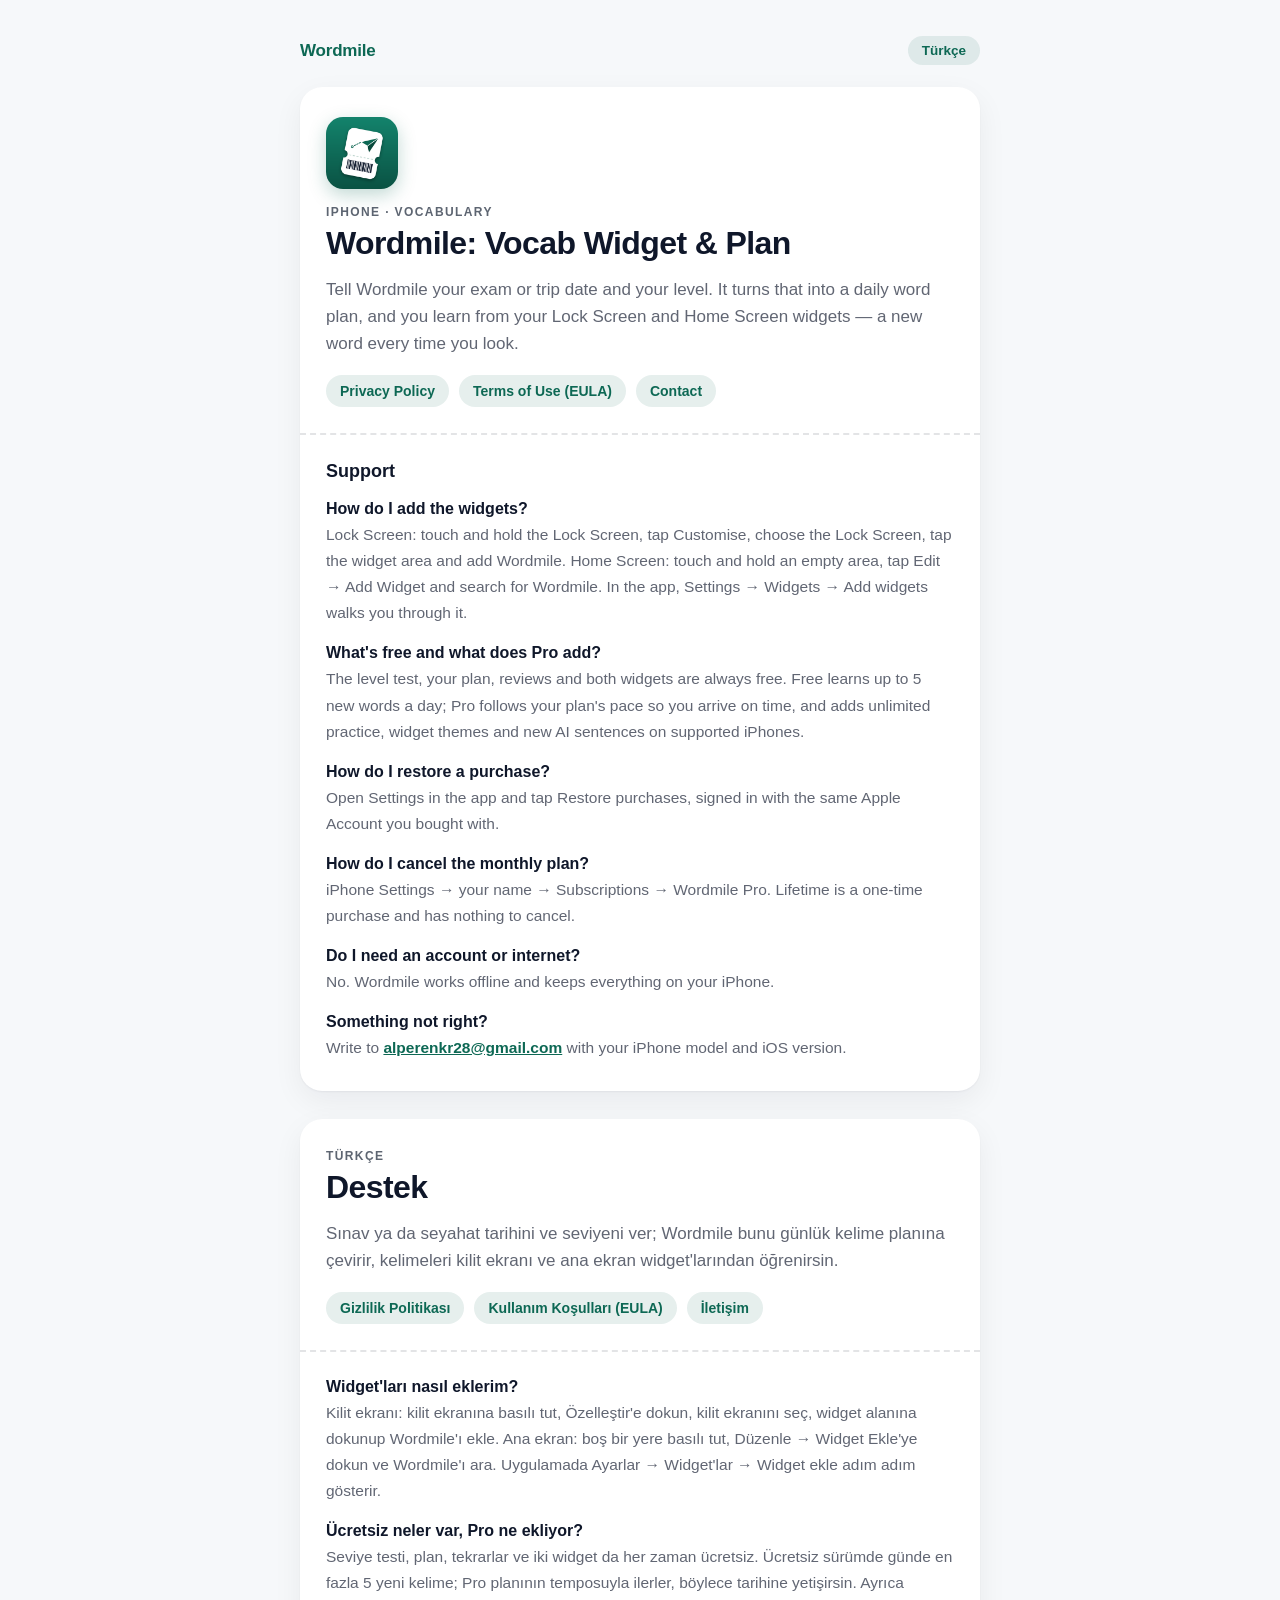
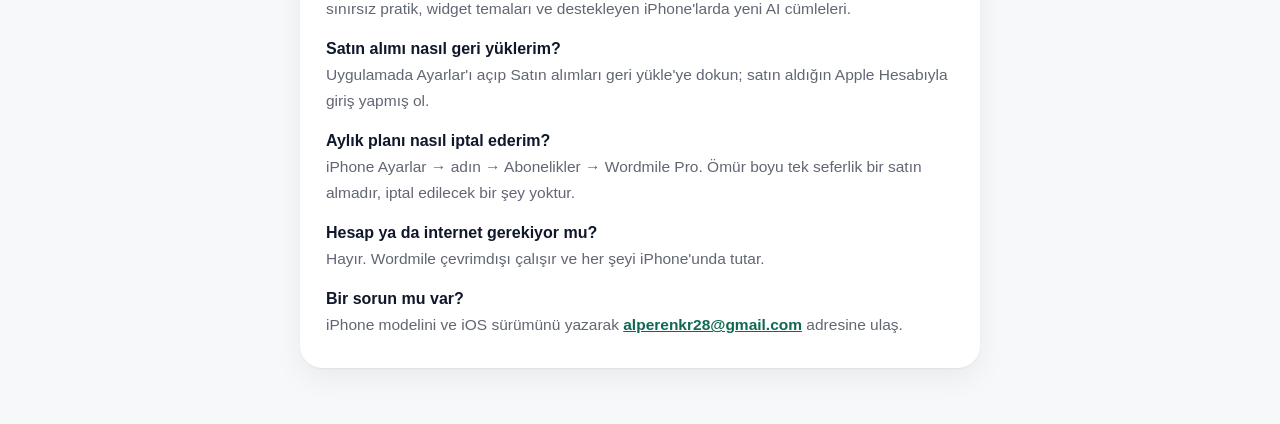
==== wordmile/index.html @ 88246d42 "Wordmile destek ve gizlilik sayfalarini ekle Co-Authored-By: Claude Opus 5.5 <noreply@anthropic.com>" ====
<!doctype html>
<html lang="en">
<meta charset="utf-8">
<meta name="viewport" content="width=device-width,initial-scale=1">
<title>Wordmile · Vocab Widget &amp; Plan</title>
<style>
  :root{
    --paper:#F6F8FA; --card:#FFFFFF; --brand:#0D6854; --navy:#192436;
    --ink:#0F172A; --muted:rgba(15,23,42,.66); --line:rgba(25,36,54,.12);
  }
  *{box-sizing:border-box;margin:0;padding:0}
  body{font-family:-apple-system,BlinkMacSystemFont,"SF Pro Text","Segoe UI",sans-serif;
       color:var(--ink);background:var(--paper);-webkit-font-smoothing:antialiased}
  .wrap{max-width:720px;margin:0 auto;padding:36px 20px 56px}
  .langbar{display:flex;justify-content:space-between;align-items:center;margin-bottom:22px}
  .brand{font-weight:800;font-size:17px;letter-spacing:-.2px;color:var(--brand);text-decoration:none}
  .langbar a.lang{font-size:13.5px;font-weight:700;text-decoration:none;padding:7px 14px;
       border-radius:999px;background:rgba(13,104,84,.10);color:var(--brand)}
  .ticket{background:var(--card);border-radius:22px;padding:30px 26px;
          box-shadow:0 1px 2px rgba(15,23,42,.05),0 10px 30px rgba(15,23,42,.06)}
  .caps{font-size:12px;font-weight:700;letter-spacing:1.4px;text-transform:uppercase;color:var(--navy);opacity:.7}
  h1{font-size:32px;font-weight:800;letter-spacing:-.6px;line-height:1.15;margin-top:6px}
  .lede{margin-top:14px;font-size:17px;color:var(--muted);line-height:1.6}
  .perf{margin:26px -26px;border:none;border-top:2px dashed var(--line)}
  h2{font-size:18px;font-weight:700;margin:26px 0 8px}
  h2:first-of-type{margin-top:0}
  p,li{font-size:15.5px;color:var(--muted);line-height:1.68}
  p + p{margin-top:10px}
  ul{margin:10px 0 0 18px}
  li{margin-bottom:6px}
  strong{color:var(--ink);font-weight:650}
  a{color:var(--brand);font-weight:600}
  @media (max-width:520px){ .wrap{padding:24px 16px 40px} h1{font-size:27px} .ticket{padding:24px 20px} .perf{margin:22px -20px} }
  .icon{width:72px;height:72px;border-radius:17px;display:block;margin-bottom:16px;box-shadow:0 6px 18px rgba(13,104,84,.25)}
  .links{display:flex;flex-wrap:wrap;gap:10px;margin-top:18px}
  .links a{font-size:14px;text-decoration:none;padding:8px 14px;border-radius:999px;background:rgba(13,104,84,.10)}
  .q{margin-top:18px}
  .q h3{font-size:16px;font-weight:700;color:var(--ink);margin-bottom:4px}
  section + section{margin-top:28px}
</style>
<div class="wrap">
  <nav class="langbar"><a class="brand" href="./">Wordmile</a><a class="lang" href="#tr">Türkçe</a></nav>
  <section class="ticket">
    <img class="icon" src="icon.png" alt="Wordmile app icon">
    <div class="caps">iPhone · Vocabulary</div>
    <h1>Wordmile: Vocab Widget &amp; Plan</h1>
    <p class="lede">Tell Wordmile your exam or trip date and your level. It turns that into a daily word plan, and you learn from your Lock Screen and Home Screen widgets — a new word every time you look.</p>
    <div class="links">
      <a href="privacy-en.html">Privacy Policy</a>
      <a href="https://www.apple.com/legal/internet-services/itunes/dev/stdeula/" target="_blank" rel="noopener">Terms of Use (EULA)</a>
      <a href="mailto:alperenkr28@gmail.com">Contact</a>
    </div>
    <hr class="perf">
    <h2>Support</h2>
    <div class="q"><h3>How do I add the widgets?</h3><p>Lock Screen: touch and hold the Lock Screen, tap Customise, choose the Lock Screen, tap the widget area and add Wordmile. Home Screen: touch and hold an empty area, tap Edit → Add Widget and search for Wordmile. In the app, Settings → Widgets → Add widgets walks you through it.</p></div>
    <div class="q"><h3>What's free and what does Pro add?</h3><p>The level test, your plan, reviews and both widgets are always free. Free learns up to 5 new words a day; Pro follows your plan's pace so you arrive on time, and adds unlimited practice, widget themes and new AI sentences on supported iPhones.</p></div>
    <div class="q"><h3>How do I restore a purchase?</h3><p>Open Settings in the app and tap Restore purchases, signed in with the same Apple Account you bought with.</p></div>
    <div class="q"><h3>How do I cancel the monthly plan?</h3><p>iPhone Settings → your name → Subscriptions → Wordmile Pro. Lifetime is a one-time purchase and has nothing to cancel.</p></div>
    <div class="q"><h3>Do I need an account or internet?</h3><p>No. Wordmile works offline and keeps everything on your iPhone.</p></div>
    <div class="q"><h3>Something not right?</h3><p>Write to <a href="mailto:alperenkr28@gmail.com">alperenkr28@gmail.com</a> with your iPhone model and iOS version.</p></div>
  </section>

  <section class="ticket" id="tr" lang="tr">
    <div class="caps">Türkçe</div>
    <h1>Destek</h1>
    <p class="lede">Sınav ya da seyahat tarihini ve seviyeni ver; Wordmile bunu günlük kelime planına çevirir, kelimeleri kilit ekranı ve ana ekran widget'larından öğrenirsin.</p>
    <div class="links">
      <a href="privacy-tr.html">Gizlilik Politikası</a>
      <a href="https://www.apple.com/legal/internet-services/itunes/dev/stdeula/" target="_blank" rel="noopener">Kullanım Koşulları (EULA)</a>
      <a href="mailto:alperenkr28@gmail.com">İletişim</a>
    </div>
    <hr class="perf">
    <div class="q"><h3>Widget'ları nasıl eklerim?</h3><p>Kilit ekranı: kilit ekranına basılı tut, Özelleştir'e dokun, kilit ekranını seç, widget alanına dokunup Wordmile'ı ekle. Ana ekran: boş bir yere basılı tut, Düzenle → Widget Ekle'ye dokun ve Wordmile'ı ara. Uygulamada Ayarlar → Widget'lar → Widget ekle adım adım gösterir.</p></div>
    <div class="q"><h3>Ücretsiz neler var, Pro ne ekliyor?</h3><p>Seviye testi, plan, tekrarlar ve iki widget da her zaman ücretsiz. Ücretsiz sürümde günde en fazla 5 yeni kelime; Pro planının temposuyla ilerler, böylece tarihine yetişirsin. Ayrıca sınırsız pratik, widget temaları ve destekleyen iPhone'larda yeni AI cümleleri.</p></div>
    <div class="q"><h3>Satın alımı nasıl geri yüklerim?</h3><p>Uygulamada Ayarlar'ı açıp Satın alımları geri yükle'ye dokun; satın aldığın Apple Hesabıyla giriş yapmış ol.</p></div>
    <div class="q"><h3>Aylık planı nasıl iptal ederim?</h3><p>iPhone Ayarlar → adın → Abonelikler → Wordmile Pro. Ömür boyu tek seferlik bir satın almadır, iptal edilecek bir şey yoktur.</p></div>
    <div class="q"><h3>Hesap ya da internet gerekiyor mu?</h3><p>Hayır. Wordmile çevrimdışı çalışır ve her şeyi iPhone'unda tutar.</p></div>
    <div class="q"><h3>Bir sorun mu var?</h3><p>iPhone modelini ve iOS sürümünü yazarak <a href="mailto:alperenkr28@gmail.com">alperenkr28@gmail.com</a> adresine ulaş.</p></div>
  </section>
</div>
</html>
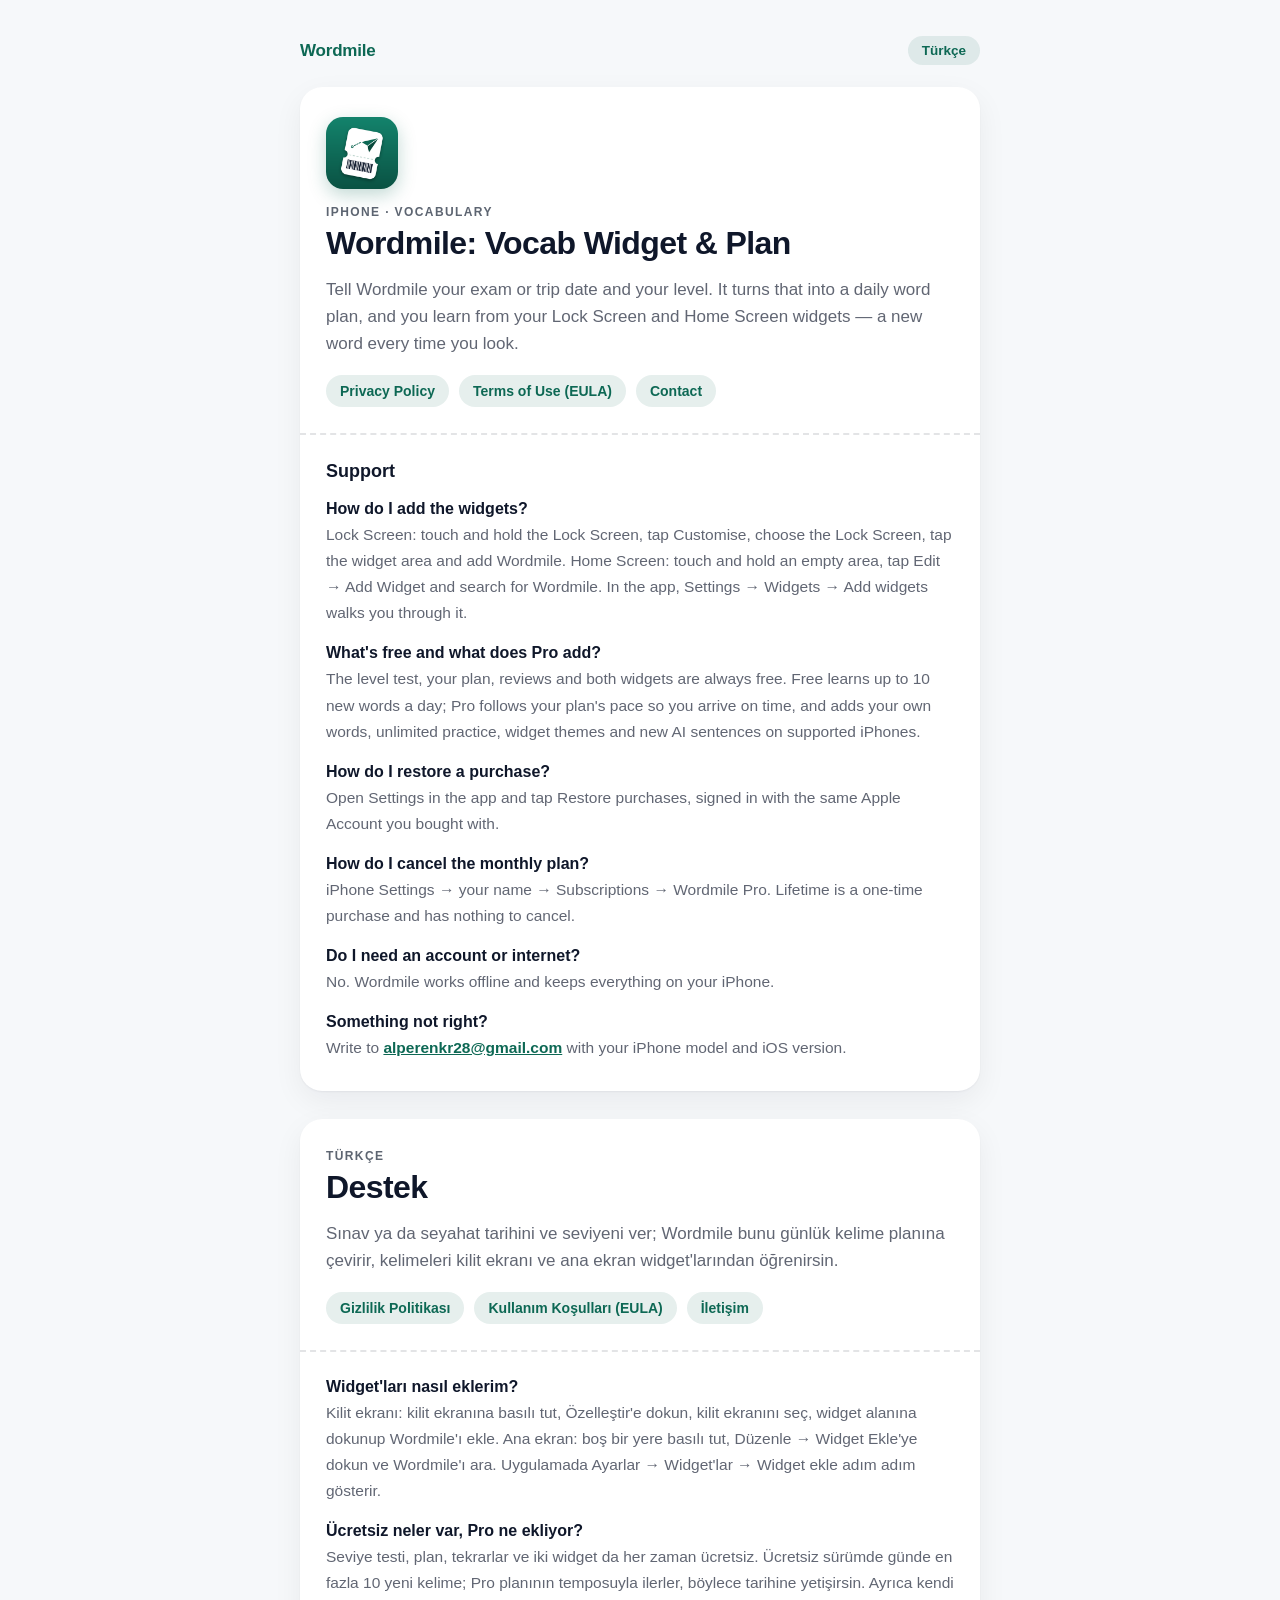
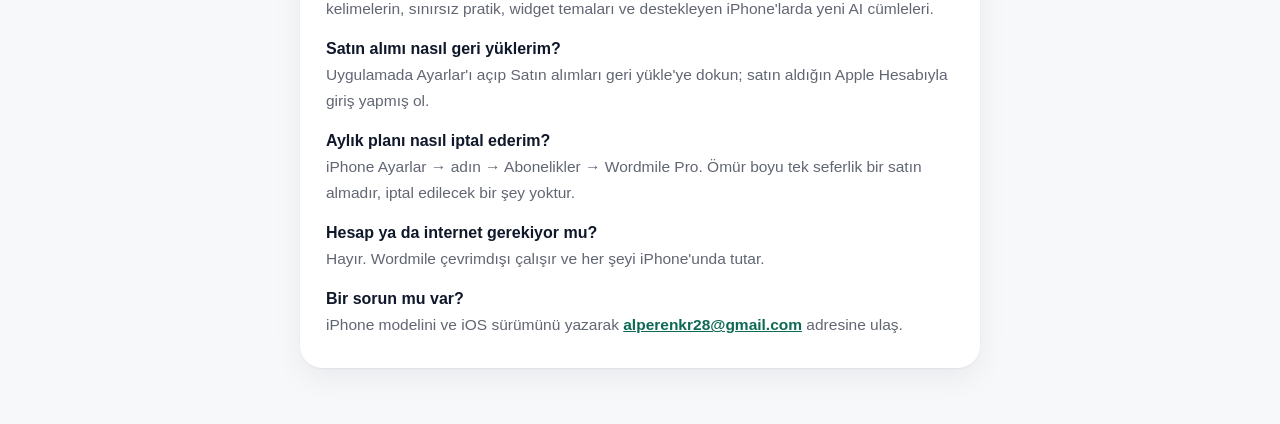
==== commit 5dac48b1: "Wordmile: gunde 10 kelime, kendi kelimeler Co-Authored-By: Claude Opus 5.5 <noreply@anthropic.com>" ====
--- a/wordmile/index.html
+++ b/wordmile/index.html
@@ -53,7 +53,7 @@
     <hr class="perf">
     <h2>Support</h2>
     <div class="q"><h3>How do I add the widgets?</h3><p>Lock Screen: touch and hold the Lock Screen, tap Customise, choose the Lock Screen, tap the widget area and add Wordmile. Home Screen: touch and hold an empty area, tap Edit → Add Widget and search for Wordmile. In the app, Settings → Widgets → Add widgets walks you through it.</p></div>
-    <div class="q"><h3>What's free and what does Pro add?</h3><p>The level test, your plan, reviews and both widgets are always free. Free learns up to 5 new words a day; Pro follows your plan's pace so you arrive on time, and adds unlimited practice, widget themes and new AI sentences on supported iPhones.</p></div>
+    <div class="q"><h3>What's free and what does Pro add?</h3><p>The level test, your plan, reviews and both widgets are always free. Free learns up to 10 new words a day; Pro follows your plan's pace so you arrive on time, and adds your own words, unlimited practice, widget themes and new AI sentences on supported iPhones.</p></div>
     <div class="q"><h3>How do I restore a purchase?</h3><p>Open Settings in the app and tap Restore purchases, signed in with the same Apple Account you bought with.</p></div>
     <div class="q"><h3>How do I cancel the monthly plan?</h3><p>iPhone Settings → your name → Subscriptions → Wordmile Pro. Lifetime is a one-time purchase and has nothing to cancel.</p></div>
     <div class="q"><h3>Do I need an account or internet?</h3><p>No. Wordmile works offline and keeps everything on your iPhone.</p></div>
@@ -71,7 +71,7 @@
     </div>
     <hr class="perf">
     <div class="q"><h3>Widget'ları nasıl eklerim?</h3><p>Kilit ekranı: kilit ekranına basılı tut, Özelleştir'e dokun, kilit ekranını seç, widget alanına dokunup Wordmile'ı ekle. Ana ekran: boş bir yere basılı tut, Düzenle → Widget Ekle'ye dokun ve Wordmile'ı ara. Uygulamada Ayarlar → Widget'lar → Widget ekle adım adım gösterir.</p></div>
-    <div class="q"><h3>Ücretsiz neler var, Pro ne ekliyor?</h3><p>Seviye testi, plan, tekrarlar ve iki widget da her zaman ücretsiz. Ücretsiz sürümde günde en fazla 5 yeni kelime; Pro planının temposuyla ilerler, böylece tarihine yetişirsin. Ayrıca sınırsız pratik, widget temaları ve destekleyen iPhone'larda yeni AI cümleleri.</p></div>
+    <div class="q"><h3>Ücretsiz neler var, Pro ne ekliyor?</h3><p>Seviye testi, plan, tekrarlar ve iki widget da her zaman ücretsiz. Ücretsiz sürümde günde en fazla 10 yeni kelime; Pro planının temposuyla ilerler, böylece tarihine yetişirsin. Ayrıca kendi kelimelerin, sınırsız pratik, widget temaları ve destekleyen iPhone'larda yeni AI cümleleri.</p></div>
     <div class="q"><h3>Satın alımı nasıl geri yüklerim?</h3><p>Uygulamada Ayarlar'ı açıp Satın alımları geri yükle'ye dokun; satın aldığın Apple Hesabıyla giriş yapmış ol.</p></div>
     <div class="q"><h3>Aylık planı nasıl iptal ederim?</h3><p>iPhone Ayarlar → adın → Abonelikler → Wordmile Pro. Ömür boyu tek seferlik bir satın almadır, iptal edilecek bir şey yoktur.</p></div>
     <div class="q"><h3>Hesap ya da internet gerekiyor mu?</h3><p>Hayır. Wordmile çevrimdışı çalışır ve her şeyi iPhone'unda tutar.</p></div>
